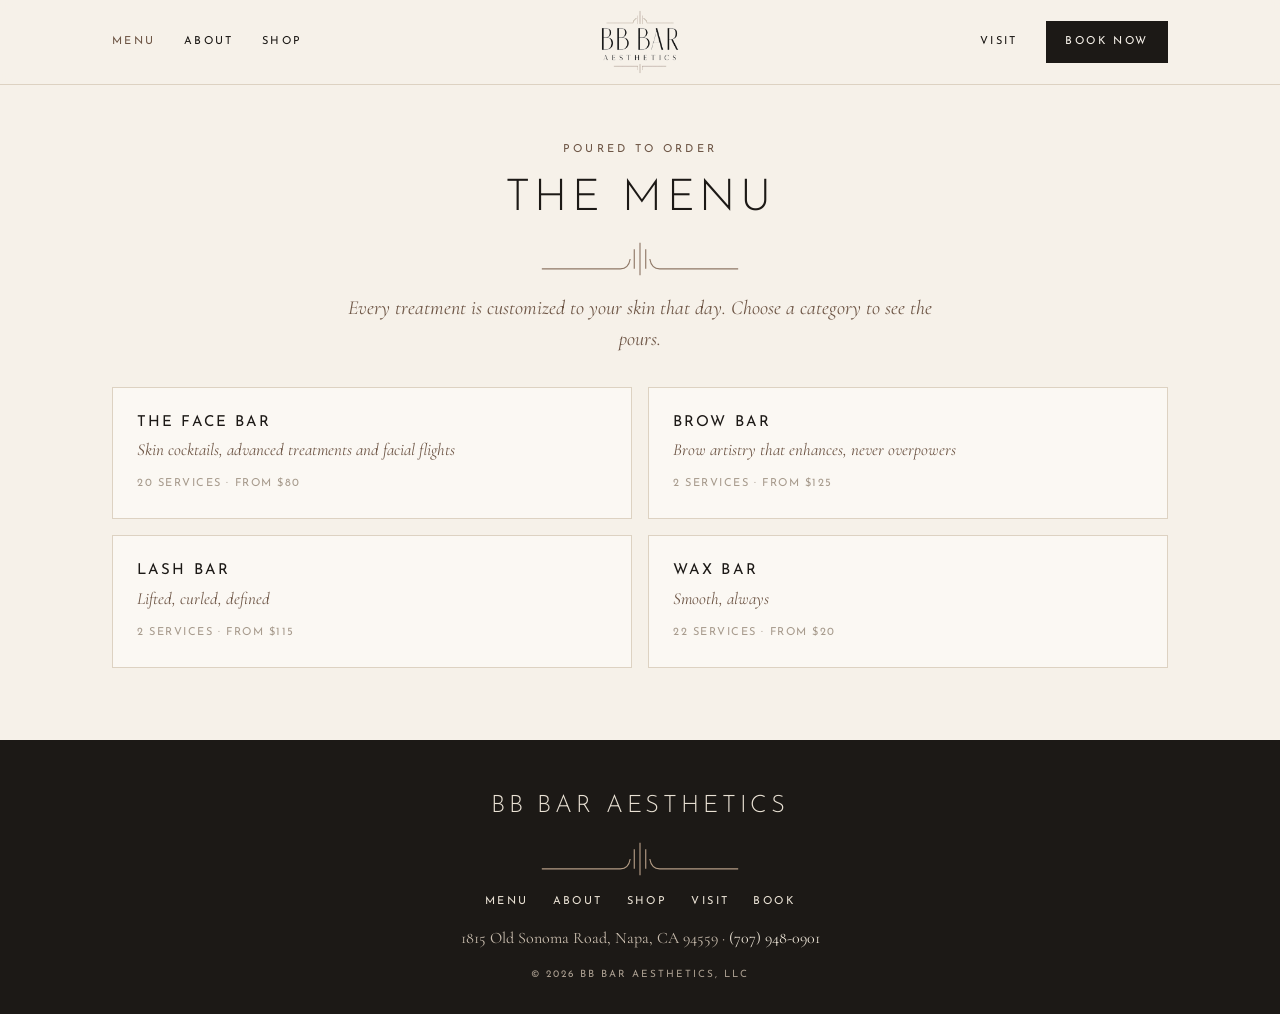
==== menu.html @ 5beb1651 "Unzip site files to repo root so GitHub Pages can serve index.html Co-Authored-By: Claude Opus 5.5 <" ====
<!doctype html>
<html lang="en">
<head>
<meta charset="utf-8">
<meta name="viewport" content="width=device-width, initial-scale=1">
<title>The Menu | BB Bar Aesthetics, Napa CA</title>
<meta name="description" content="Facials, advanced skin treatments, facial flights, brows, lashes and waxing at BB Bar Aesthetics in Napa. See prices and book online.">
<link rel="icon" type="image/png" href="img/favicon.png">
<link rel="apple-touch-icon" href="img/apple-touch-icon.png">
<meta property="og:title" content="The Menu | BB Bar Aesthetics, Napa CA">
<meta property="og:description" content="Facials, advanced skin treatments, facial flights, brows, lashes and waxing at BB Bar Aesthetics in Napa. See prices and book online.">
<meta property="og:image" content="https://bbbaraesthetics.com/img/og.jpg">
<link rel="preconnect" href="https://fonts.googleapis.com">
<link rel="preconnect" href="https://fonts.gstatic.com" crossorigin>
<link href="https://fonts.googleapis.com/css2?family=Josefin+Sans:wght@300;400;600&family=Cormorant+Garamond:ital,wght@0,400;0,500;1,400;1,500&family=Allura&display=swap" rel="stylesheet">
<link rel="stylesheet" href="style.css">
</head>
<body>
<header class="site-header">
<div class="wrap">
<nav class="nav left" aria-label="Primary">
<a href="menu.html" aria-current="page">Menu</a>
<a href="index.html#about">About</a>
<a href="index.html#shop">Shop</a>
</nav>
<a class="logo" href="index.html" aria-label="BB Bar Aesthetics home"><img src="img/logo.png" alt="BB Bar Aesthetics" width="74" height="60"></a>
<div class="header-right">
<nav class="nav" aria-label="Secondary"><a href="index.html#visit">Visit</a></nav>
<a class="btn btn-dark" href="https://bbbar.glossgenius.com/services">Book Now</a>
<button class="menu-toggle" aria-label="Open menu" aria-expanded="false" onclick="var m=document.getElementById('mnav');var o=m.classList.toggle('open');this.setAttribute('aria-expanded',o)"><svg width="22" height="14" viewBox="0 0 22 14" aria-hidden="true"><path d="M0 1h22M0 7h22M0 13h22" stroke="currentColor" stroke-width="1.4"/></svg></button>
</div>
</div>
<nav id="mnav" class="mobile-nav" aria-label="Mobile">
<a href="menu.html">Menu</a><a href="index.html#about">About</a><a href="index.html#shop">Shop</a><a href="index.html#visit">Visit</a><a href="https://bbbar.glossgenius.com/services">Book Now</a>
</nav>
</header>
<main>
<section class="page-head"><div class="wrap stack">
<p class="eyebrow">Poured to Order</p><h1>The Menu</h1><svg class="deco" width="200" height="36" viewBox="0 0 240 44" aria-hidden="true"><g fill="none" stroke="#8F7867" stroke-width="1.4"><path d="M0 34H96Q106 34 108 22"/><path d="M240 34H144Q134 34 132 22"/><path d="M120 2V42"/><path d="M113 10V34"/><path d="M127 10V34"/></g></svg>
<p class="ital" style="font-size:20px;max-width:600px">Every treatment is customized to your skin that day. Choose a category to see the pours.</p>
</div></section>
<div class="wrap">
<div id="grid" class="cat-grid">
<a class="cat-card" href="#face-bar"><h3>The Face Bar</h3><em>Skin cocktails, advanced treatments and facial flights</em><small>20 services &#183; From $80</small></a>
<a class="cat-card" href="#brow-bar"><h3>Brow Bar</h3><em>Brow artistry that enhances, never overpowers</em><small>2 services &#183; From $125</small></a>
<a class="cat-card" href="#lash-bar"><h3>Lash Bar</h3><em>Lifted, curled, defined</em><small>2 services &#183; From $115</small></a>
<a class="cat-card" href="#wax-bar"><h3>Wax Bar</h3><em>Smooth, always</em><small>22 services &#183; From $20</small></a>
</div>
<section id="face-bar" class="cat-view" data-cat>
<a class="back" href="#">&#8592; All categories</a>
<div class="cat-head"><h2>The Face Bar</h2><p class="ital">Skin cocktails, advanced treatments and facial flights</p></div>
<nav class="sub-jump" aria-label="The Face Bar sections"><a href="#skin-cocktails">Skin Cocktails</a><a href="#reserve-list">The Reserve List</a><a href="#quick-pour">Quick Pour</a><a href="#flights">Facial Flights</a><a href="#cellar">The Cellar</a><a href="#garnishes">The Garnishes</a></nav>
<div class="sub" id="skin-cocktails" data-parent="face-bar"><div class="sub-head"><h3>Skin Cocktails</h3><p class="ital">Signature facials</p><p class="note">Every facial includes a skin analysis. Facials 60 minutes and longer include minimal extractions, neck and shoulder massage and facial sculpting. Add a garnish to any facial when you book.</p></div><div class="row"><div><h3>The House Glow</h3><p>Our signature facial and the perfect place to start. Deep cleanse, enzyme exfoliation, extractions as needed, treatment masque, sculpting facial massage and targeted hydration.</p><p class="best">Best for: Maintenance, hydration, texture, glow</p></div><div class="price"><span>75 MIN</span><b>$165</b><a href="https://bbbar.glossgenius.com/services" aria-label="Book The House Glow">Book</a></div></div>
<div class="row"><div><h3>The Reserve</h3><p>Our elevated corrective facial. Advanced exfoliation and corrective treatment paired with peptide-rich hydration and restorative techniques.</p><p class="best">Best for: Aging, dehydration, uneven tone, texture</p></div><div class="price"><span>90 MIN</span><b>$245</b><a href="https://bbbar.glossgenius.com/services" aria-label="Book The Reserve">Book</a></div></div>
<div class="row"><div><h3>The Golden Hour</h3><p>A firming, lifting and luminosity-focused facial. Ideal before an event, or anytime your skin needs its glow back.</p><p class="best">Best for: Dullness, fine lines, firming, special events</p></div><div class="price"><span>75 MIN</span><b>$215</b><a href="https://bbbar.glossgenius.com/services" aria-label="Book The Golden Hour">Book</a></div></div>
<div class="row"><div><h3>Dirty Martini Detox</h3><p>A clarifying facial for congested, breakout-prone or unbalanced skin. Clears pores without stripping the skin.</p><p class="best">Best for: Congestion, blackheads, breakouts, excess oil</p></div><div class="price"><span>60 MIN</span><b>$175</b><a href="https://bbbar.glossgenius.com/services" aria-label="Book Dirty Martini Detox">Book</a></div></div>
<div class="row"><div><h3>Espresso Shot Facial</h3><p>Short on time, not results. Cleansing, a gentle acid glow up and targeted treatment to refresh tired skin.</p><p class="best">Best for: Maintenance, busy schedules, instant refresh</p></div><div class="price"><span>45 MIN</span><b>$115</b><a href="https://bbbar.glossgenius.com/services" aria-label="Book Espresso Shot Facial">Book</a></div></div>
<div class="row"><div><h3>After Hours Corrective Peel</h3><p>Customized professional resurfacing selected for your skin type, goals and tolerance.</p><p class="best">Best for: Pigmentation, acne, texture, fine lines</p></div><div class="price"><span>45 MIN</span><b>From $150</b><a href="https://bbbar.glossgenius.com/services" aria-label="Book After Hours Corrective Peel">Book</a></div></div>
</div>
<div class="sub" id="reserve-list" data-parent="face-bar"><div class="sub-head"><h3>The Reserve List</h3><p class="ital">Advanced skin treatments</p><p class="note">For clients wanting elevated corrective treatments and technology-driven results.</p></div><div class="row"><div><h3>Glacē Glow</h3><p>Diamond-tip resurfacing, deep pore cleansing and professional serum infusion performed simultaneously for instantly smoother, brighter skin.</p></div><div class="price"><span>30 MIN</span><b>$195</b><a href="https://bbbar.glossgenius.com/services" aria-label="Book Glacē Glow">Book</a></div></div>
<div class="row"><div><h3>Glacē Glow Reserve</h3><p>The elevated Glacē Glow experience with additional corrective treatment, masque, hydration and finishing care.</p></div><div class="price"><span>60 MIN</span><b>$275</b><a href="https://bbbar.glossgenius.com/services" aria-label="Book Glacē Glow Reserve">Book</a></div></div>
<div class="row"><div><h3>Oxygen Cocktail</h3><p>An oxygenated exfoliation and revitalizing treatment to brighten and restore dull or tired skin.</p></div><div class="price"><span>50 MIN</span><b>$185</b><a href="https://bbbar.glossgenius.com/services" aria-label="Book Oxygen Cocktail">Book</a></div></div>
<div class="row"><div><h3>Cellar Renewal</h3><p>Corrective resurfacing focused on cellular renewal, texture and tone while protecting the skin barrier.</p></div><div class="price"><span>75 MIN</span><b>$225</b><a href="https://bbbar.glossgenius.com/services" aria-label="Book Cellar Renewal">Book</a></div></div>
<div class="row"><div><h3>Velvet Reserve</h3><p>One of our most comprehensive treatments: advanced exfoliation, corrective serums, restorative hydration and sculpting, chosen for your skin.</p></div><div class="price"><span>90 MIN</span><b>$275</b><a href="https://bbbar.glossgenius.com/services" aria-label="Book Velvet Reserve">Book</a></div></div>
</div>
<div class="sub" id="quick-pour" data-parent="face-bar"><div class="sub-head"><h3>Quick Pour</h3><p class="ital">Express treatments</p><p class="note">Beautiful skin does not always require 90 minutes.</p></div><div class="row"><div><h3>Napa Sip &amp; Reset</h3><p>A quick reset for stressed, dehydrated or travel-weary skin. Cleanse, exfoliate, treat, hydrate. The perfect lunchtime refresh.</p></div><div class="price"><span>30 MIN</span><b>$80</b><a href="https://bbbar.glossgenius.com/services" aria-label="Book Napa Sip &amp; Reset">Book</a></div></div>
<div class="row"><div><h3>Golden Hour Glow</h3><p>A concentrated brightening and hydration treatment for instant luminosity.</p></div><div class="price"><span>45 MIN</span><b>$125</b><a href="https://bbbar.glossgenius.com/services" aria-label="Book Golden Hour Glow">Book</a></div></div>
<div class="row"><div><h3>On the Rocks</h3><p>A cooling, calming treatment for sensitized, irritated or overheated skin.</p></div><div class="price"><span>45 MIN</span><b>$125</b><a href="https://bbbar.glossgenius.com/services" aria-label="Book On the Rocks">Book</a></div></div>
<div class="row"><div><h3>Smooth Finish</h3><p>Dermaplaning with a hydration-focused facial for exceptionally smooth skin and better makeup application.</p></div><div class="price"><span>45 MIN</span><b>$135</b><a href="https://bbbar.glossgenius.com/services" aria-label="Book Smooth Finish">Book</a></div></div>
</div>
<div class="sub" id="flights" data-parent="face-bar"><div class="sub-head"><h3>Facial Flights</h3><p class="ital">Complementary treatments, one appointment</p><p class="note">All flights include skin analysis, neck and shoulder massage, facial sculpting and Celluma red light therapy.</p></div><div class="row"><div><h3>The Glow Flight</h3><p>Exfoliation, oxygen and hydration for instant brightness and smooth, luminous skin.</p></div><div class="price"><span>75 MIN</span><b>$195</b><a href="https://bbbar.glossgenius.com/services" aria-label="Book The Glow Flight">Book</a></div></div>
<div class="row"><div><h3>The Corrective Flight</h3><p>Advanced exfoliation, corrective treatment and targeted infusion for pigmentation, texture and visible signs of aging.</p></div><div class="price"><span>90 MIN</span><b>$265</b><a href="https://bbbar.glossgenius.com/services" aria-label="Book The Corrective Flight">Book</a></div></div>
<div class="row"><div><h3>The Detox Flight</h3><p>Deep cleanse, extractions, clarifying treatment and calming hydration for congested, breakout-prone skin.</p></div><div class="price"><span>75 MIN</span><b>$215</b><a href="https://bbbar.glossgenius.com/services" aria-label="Book The Detox Flight">Book</a></div></div>
<div class="row"><div><h3>Red Carpet Rosé</h3><p>Our special-event flight for maximum glow with minimal downtime. Ideal before weddings, photography and special occasions.</p></div><div class="price"><span>90 MIN</span><b>$275</b><a href="https://bbbar.glossgenius.com/services" aria-label="Book Red Carpet Rosé">Book</a></div></div>
</div>
<div class="sub" id="cellar" data-parent="face-bar"><div class="sub-head"><h3>The Cellar</h3><p class="ital">BB Bar signature collection</p></div><div class="row"><div><h3>The Cellar Signature Experience</h3><p>Let BB Bar curate the experience. A signature treatment combining complementary services in one elevated appointment, with garnishes included as needed.</p></div><div class="price"><span>105 MIN</span><b>$300</b><a href="https://bbbar.glossgenius.com/services" aria-label="Book The Cellar Signature Experience">Book</a></div></div>
</div>
<div class="sub" id="garnishes" data-parent="face-bar"><div class="sub-head"><h3>The Garnishes</h3><p class="ital">Add-ons for any eligible facial</p><p class="note">Garnishes are added to a facial during booking.</p></div><div class="row"><div><h3>Dermaplane</h3></div><div class="price"><span>25 MIN</span><b>$75</b><a href="https://bbbar.glossgenius.com/services" aria-label="Book Dermaplane">Book</a></div></div>
<div class="row"><div><h3>Oxygen Infusion</h3></div><div class="price"><span>15 MIN</span><b>$45</b><a href="https://bbbar.glossgenius.com/services" aria-label="Book Oxygen Infusion">Book</a></div></div>
<div class="row"><div><h3>Eye Treatment</h3></div><div class="price"><span>10 MIN</span><b>$20</b><a href="https://bbbar.glossgenius.com/services" aria-label="Book Eye Treatment">Book</a></div></div>
<div class="row"><div><h3>Lip Treatment</h3></div><div class="price"><span>10 MIN</span><b>$20</b><a href="https://bbbar.glossgenius.com/services" aria-label="Book Lip Treatment">Book</a></div></div>
<div class="row"><div><h3>Scalp Massage</h3></div><div class="price"><span>15 MIN</span><b>$30</b><a href="https://bbbar.glossgenius.com/services" aria-label="Book Scalp Massage">Book</a></div></div>
<div class="row"><div><h3>High Frequency</h3></div><div class="price"><span>15 MIN</span><b>$25</b><a href="https://bbbar.glossgenius.com/services" aria-label="Book High Frequency">Book</a></div></div>
</div>
<div class="cat-foot"><a class="back" href="#">&#8592; All categories</a><a class="btn btn-dark" href="https://bbbar.glossgenius.com/services">Book Face Bar</a></div>
</section>
<section id="brow-bar" class="cat-view" data-cat>
<a class="back" href="#">&#8592; All categories</a>
<div class="cat-head"><h2>Brow Bar</h2><p class="ital">Brow artistry that enhances, never overpowers</p></div>
<div class="sub" id="signature-arch" data-parent="brow-bar"><div class="row"><div><h3>Velvet Brows</h3><p>Brow lamination with customized shaping for fuller, lifted, beautifully groomed brows.</p></div><div class="price"><span>45 MIN</span><b>$125</b><a href="https://bbbar.glossgenius.com/services" aria-label="Book Velvet Brows">Book</a></div></div>
<div class="row"><div><h3>Full Flight Brows</h3><p>Lamination, tint and precision shaping. The complete brow experience.</p></div><div class="price"><span>60 MIN</span><b>$165</b><a href="https://bbbar.glossgenius.com/services" aria-label="Book Full Flight Brows">Book</a></div></div>
</div>
<div class="cat-foot"><a class="back" href="#">&#8592; All categories</a><a class="btn btn-dark" href="https://bbbar.glossgenius.com/services">Book Brow Bar</a></div>
</section>
<section id="lash-bar" class="cat-view" data-cat>
<a class="back" href="#">&#8592; All categories</a>
<div class="cat-head"><h2>Lash Bar</h2><p class="ital">Lifted, curled, defined</p></div>
<div class="sub" id="lash-bar" data-parent="lash-bar"><div class="row"><div><h3>Lash Lift</h3><p>Natural lashes lifted and curled for an effortless, eye-opening effect.</p></div><div class="price"><span>45 MIN</span><b>$115</b><a href="https://bbbar.glossgenius.com/services" aria-label="Book Lash Lift">Book</a></div></div>
<div class="row"><div><h3>Lash Lift + Tint</h3><p>Lift plus custom tint for added definition.</p></div><div class="price"><span>60 MIN</span><b>$135</b><a href="https://bbbar.glossgenius.com/services" aria-label="Book Lash Lift + Tint">Book</a></div></div>
</div>
<div class="cat-foot"><a class="back" href="#">&#8592; All categories</a><a class="btn btn-dark" href="https://bbbar.glossgenius.com/services">Book Lash Bar</a></div>
</section>
<section id="wax-bar" class="cat-view" data-cat>
<a class="back" href="#">&#8592; All categories</a>
<div class="cat-head"><h2>Wax Bar</h2><p class="ital">Smooth, always</p></div>
<nav class="sub-jump" aria-label="Wax Bar sections"><a href="#waxing">Waxing &amp; Tinting</a><a href="#wax-enhance">Wax &amp; Enhance</a></nav>
<div class="sub" id="waxing" data-parent="wax-bar"><div class="sub-head"><h3>Waxing &amp; Tinting</h3><p class="ital">Smooth, always</p></div><div class="row"><div><h3>Signature Brow Shaping</h3></div><div class="price"><span>15 MIN</span><b>$35</b><a href="https://bbbar.glossgenius.com/services" aria-label="Book Signature Brow Shaping">Book</a></div></div>
<div class="row"><div><h3>Brow Tint</h3></div><div class="price"><span>15 MIN</span><b>$35</b><a href="https://bbbar.glossgenius.com/services" aria-label="Book Brow Tint">Book</a></div></div>
<div class="row"><div><h3>Lash Tint</h3></div><div class="price"><span>15 MIN</span><b>$35</b><a href="https://bbbar.glossgenius.com/services" aria-label="Book Lash Tint">Book</a></div></div>
<div class="row"><div><h3>Lip</h3></div><div class="price"><span>10 MIN</span><b>$20</b><a href="https://bbbar.glossgenius.com/services" aria-label="Book Lip">Book</a></div></div>
<div class="row"><div><h3>Chin</h3></div><div class="price"><span>10 MIN</span><b>$25</b><a href="https://bbbar.glossgenius.com/services" aria-label="Book Chin">Book</a></div></div>
<div class="row"><div><h3>Ear</h3></div><div class="price"><span>10 MIN</span><b>$25</b><a href="https://bbbar.glossgenius.com/services" aria-label="Book Ear">Book</a></div></div>
<div class="row"><div><h3>Nostrils</h3></div><div class="price"><span>10 MIN</span><b>$25</b><a href="https://bbbar.glossgenius.com/services" aria-label="Book Nostrils">Book</a></div></div>
<div class="row"><div><h3>Underarm</h3></div><div class="price"><span>15 MIN</span><b>$35</b><a href="https://bbbar.glossgenius.com/services" aria-label="Book Underarm">Book</a></div></div>
<div class="row"><div><h3>Half Arm</h3></div><div class="price"><span>15 MIN</span><b>$45</b><a href="https://bbbar.glossgenius.com/services" aria-label="Book Half Arm">Book</a></div></div>
<div class="row"><div><h3>Full Arm</h3></div><div class="price"><span>30 MIN</span><b>From $70</b><a href="https://bbbar.glossgenius.com/services" aria-label="Book Full Arm">Book</a></div></div>
<div class="row"><div><h3>Half Leg</h3></div><div class="price"><span>30 MIN</span><b>$60</b><a href="https://bbbar.glossgenius.com/services" aria-label="Book Half Leg">Book</a></div></div>
<div class="row"><div><h3>Full Leg</h3></div><div class="price"><span>45 MIN</span><b>$100</b><a href="https://bbbar.glossgenius.com/services" aria-label="Book Full Leg">Book</a></div></div>
<div class="row"><div><h3>Bikini</h3></div><div class="price"><span>20 MIN</span><b>From $55</b><a href="https://bbbar.glossgenius.com/services" aria-label="Book Bikini">Book</a></div></div>
<div class="row"><div><h3>Brazilian</h3></div><div class="price"><span>45 MIN</span><b>From $105</b><a href="https://bbbar.glossgenius.com/services" aria-label="Book Brazilian">Book</a></div></div>
<div class="row"><div><h3>Back</h3></div><div class="price"><span>30 MIN</span><b>From $75</b><a href="https://bbbar.glossgenius.com/services" aria-label="Book Back">Book</a></div></div>
</div>
<div class="sub" id="wax-enhance" data-parent="wax-bar"><div class="sub-head"><h3>Wax &amp; Enhance</h3><p class="ital">Pair and save</p></div><div class="row"><div><h3>Brow + Lip Wax</h3></div><div class="price"><span>15 MIN</span><b>$50</b><a href="https://bbbar.glossgenius.com/services" aria-label="Book Brow + Lip Wax">Book</a></div></div>
<div class="row"><div><h3>Brow Wax + Tint</h3></div><div class="price"><span>20 MIN</span><b>$55</b><a href="https://bbbar.glossgenius.com/services" aria-label="Book Brow Wax + Tint">Book</a></div></div>
<div class="row"><div><h3>Brow Wax + Brow Tint + Lash Tint</h3></div><div class="price"><span>30 MIN</span><b>$80</b><a href="https://bbbar.glossgenius.com/services" aria-label="Book Brow Wax + Brow Tint + Lash Tint">Book</a></div></div>
<div class="row"><div><h3>Brow Wax + Lip Wax + Brow Tint + Lash Tint</h3></div><div class="price"><span>30 MIN</span><b>$90</b><a href="https://bbbar.glossgenius.com/services" aria-label="Book Brow Wax + Lip Wax + Brow Tint + Lash Tint">Book</a></div></div>
<div class="row"><div><h3>Brow Wax + Brow Tint + Lip Wax</h3></div><div class="price"><span>30 MIN</span><b>$75</b><a href="https://bbbar.glossgenius.com/services" aria-label="Book Brow Wax + Brow Tint + Lip Wax">Book</a></div></div>
<div class="row"><div><h3>Full Face Wax</h3></div><div class="price"><span>30 MIN</span><b>$80</b><a href="https://bbbar.glossgenius.com/services" aria-label="Book Full Face Wax">Book</a></div></div>
<div class="row"><div><h3>Full Flight: Full Face Wax + Lash Tint + Brow Tint</h3></div><div class="price"><span>45 MIN</span><b>$150</b><a href="https://bbbar.glossgenius.com/services" aria-label="Book Full Flight: Full Face Wax + Lash Tint + Brow Tint">Book</a></div></div>
</div>
<div class="cat-foot"><a class="back" href="#">&#8592; All categories</a><a class="btn btn-dark" href="https://bbbar.glossgenius.com/services">Book Wax Bar</a></div>
</section>
</div>
</main>
<script>
(function(){
  var grid=document.getElementById('grid'), views=document.querySelectorAll('[data-cat]');
  function show(){
    var id=location.hash.slice(1), el=id&&document.getElementById(id), cat=id, hit=false;
    if(el&&el.dataset.parent) cat=el.dataset.parent;
    views.forEach(function(v){var on=v.id===cat;v.hidden=!on;if(on)hit=true;});
    grid.hidden=hit;
    if(hit){el.scrollIntoView();}else if(!id){window.scrollTo(0,0);}
  }
  window.addEventListener('hashchange',show); show();
})();
</script>
<footer class="site-footer">
<div class="wrap">
<p class="foot-name">BB BAR AESTHETICS</p>
<svg class="deco" width="200" height="36" viewBox="0 0 240 44" aria-hidden="true"><g fill="none" stroke="#B49C85" stroke-width="1.4"><path d="M0 34H96Q106 34 108 22"/><path d="M240 34H144Q134 34 132 22"/><path d="M120 2V42"/><path d="M113 10V34"/><path d="M127 10V34"/></g></svg>
<nav class="foot-nav" aria-label="Footer">
<a href="menu.html">Menu</a><a href="index.html#about">About</a><a href="index.html#shop">Shop</a><a href="index.html#visit">Visit</a><a href="https://bbbar.glossgenius.com/services">Book</a>
</nav>
<p style="font-size:16px;color:#C9BDAE">1815 Old Sonoma Road, Napa, CA 94559 &#183; <a href="tel:+17079480901">(707) 948-0901</a></p>
<p class="foot-small">&#169; <span id="yr">2026</span> BB BAR AESTHETICS, LLC</p>
</div>
</footer>
<script>document.getElementById('yr').textContent=new Date().getFullYear()</script>
</body>
</html>
---- style.css ----
:root{
  --ivory:#F6F1E9; --sand:#F0E8DB; --sand2:#E6DCCD; --line:#DDD2C2;
  --taupe:#A89C8E; --bronze:#8F7867; --deep:#6E5646; --ink:#1C1916; --text:#3A322B;
  --sans:'Josefin Sans',system-ui,sans-serif; --serif:'Cormorant Garamond',Georgia,serif;
}
*{box-sizing:border-box}
[hidden]{display:none!important}
html{scroll-behavior:smooth}
body{margin:0;background:var(--ivory);color:var(--ink);font-family:var(--serif);font-size:18px;line-height:1.55;-webkit-font-smoothing:antialiased}
img{max-width:100%;display:block}
a{color:var(--deep)}
a:hover{color:var(--ink)}
.wrap{max-width:1120px;margin:0 auto;padding:0 32px}
.eyebrow{margin:0;font-family:var(--sans);font-size:11px;letter-spacing:.3em;text-transform:uppercase;color:var(--deep)}
h1,h2,h3{font-family:var(--sans);font-weight:300;text-transform:uppercase;margin:0;line-height:1.15}
h1{font-size:44px;letter-spacing:.1em}
h2{font-size:30px;letter-spacing:.1em}
h3{font-size:15px;font-weight:400;letter-spacing:.14em}
p{margin:0}
.lead{font-size:20px;color:var(--text)}
.ital{font-style:italic;color:var(--deep)}
.rule{width:56px;height:1px;background:var(--bronze)}
.deco{display:block}

/* buttons */
.btn{display:inline-block;font-family:var(--sans);font-size:11px;letter-spacing:.24em;text-transform:uppercase;text-decoration:none;padding:14px 24px;border:1px solid var(--ink);transition:background .2s,color .2s}
.btn-dark{background:var(--ink);color:var(--ivory)!important}
.btn-dark:hover{background:var(--text)}
.btn-line{color:var(--ink)!important}
.btn-line:hover{background:var(--ink);color:var(--ivory)!important}
.btns{display:flex;gap:12px;flex-wrap:wrap}

/* header */
.site-header{position:sticky;top:0;z-index:20;background:rgba(246,241,233,.96);backdrop-filter:blur(6px);border-bottom:1px solid var(--line)}
.site-header .wrap{display:grid;grid-template-columns:1fr auto 1fr;align-items:center;gap:20px;padding-top:10px;padding-bottom:10px}
.nav{display:flex;gap:28px;font-family:var(--sans);font-size:11px;letter-spacing:.22em;text-transform:uppercase}
.nav a{color:var(--ink);text-decoration:none}
.nav a:hover,.nav a[aria-current]{color:var(--deep)}
.logo img{height:64px;width:auto}
.header-right{display:flex;justify-content:flex-end;align-items:center;gap:28px}
.header-right .btn{padding:11px 18px}
.menu-toggle{display:none;background:none;border:0;padding:6px;cursor:pointer;color:var(--ink)}
.mobile-nav{display:none}

/* hero */
.hero{background:var(--sand);border-bottom:1px solid var(--line)}
.hero .wrap{display:grid;grid-template-columns:1.1fr .9fr;gap:56px;align-items:center;padding-top:48px;padding-bottom:48px}
.hero-copy{display:flex;flex-direction:column;gap:18px}
.hero-img{max-width:400px;justify-self:end;width:100%;height:auto}
.plate{width:100%;height:auto}

/* category strip */
.cats{border-bottom:1px solid var(--line)}
.cats .wrap{display:grid;grid-template-columns:repeat(4,1fr)}
.cat{display:flex;flex-direction:column;align-items:center;gap:8px;padding:28px 12px;text-align:center;text-decoration:none;color:var(--ink);border-right:1px solid var(--line)}
.cat:last-child{border-right:0}
.cat:hover{background:#FBF8F3}
.cat span{font-family:var(--sans);font-size:11px;letter-spacing:.24em;text-transform:uppercase}
.cat em{font-size:16px;color:var(--deep)}

/* sections */
.section{padding:72px 0}
.split{display:grid;grid-template-columns:1fr 1fr;gap:56px;align-items:center}
.stack{display:flex;flex-direction:column;gap:16px}
.frame{border:1px solid var(--bronze);padding:10px}
.frame img{width:100%;height:380px;object-fit:cover}
.arch{border:1px solid var(--bronze);border-radius:220px 220px 0 0;padding:10px}
.arch img{width:100%;height:360px;object-fit:cover;border-radius:210px 210px 0 0}
.signoff{font-family:'Allura',cursive;font-size:34px;color:var(--deep)}
.alt{background:#FBF8F3;border-top:1px solid var(--line);border-bottom:1px solid var(--line)}
.center{text-align:center;align-items:center}

/* favorites */
.favs{display:grid;grid-template-columns:repeat(3,1fr);gap:24px;margin-top:36px}
.card{display:flex;flex-direction:column;background:var(--ivory);border:1px solid var(--line)}
.card img{width:100%;height:auto;border-bottom:1px solid var(--line)}
.card .body{padding:20px 20px 22px;display:flex;flex-direction:column;gap:8px;flex:1}
.card p.desc{font-size:17px;color:var(--text);flex:1}
.meta{display:flex;justify-content:space-between;align-items:center;padding-top:10px;border-top:1px solid var(--line);font-family:var(--sans);font-size:12px;letter-spacing:.14em}
.meta a{font-size:11px;letter-spacing:.22em;text-transform:uppercase}

/* double frame band */
.band{border:1px solid var(--bronze);padding:8px}
.band-inner{border:1px solid var(--line);display:grid;grid-template-columns:1.2fr .8fr}
.band-inner .stack{padding:44px 40px;justify-content:center}
.band-inner img{width:100%;height:100%;object-fit:cover;background:#F0E8DB}

/* footer */
.site-footer{background:var(--ink);color:#E9E1D4;padding:48px 0 32px}
.site-footer .wrap{display:flex;flex-direction:column;align-items:center;gap:16px;text-align:center}
.site-footer a{color:#E9E1D4;text-decoration:none}
.site-footer a:hover{color:#fff}
.foot-name{font-family:var(--sans);font-weight:300;font-size:24px;letter-spacing:.16em}
.foot-nav{display:flex;gap:24px;flex-wrap:wrap;justify-content:center;font-family:var(--sans);font-size:11px;letter-spacing:.22em;text-transform:uppercase}
.foot-small{font-family:var(--sans);font-size:10px;letter-spacing:.2em;color:#A99D8F}

/* menu page */
.page-head{padding:56px 0 32px;text-align:center}
.page-head .stack{align-items:center}
.cat-grid{display:grid;grid-template-columns:repeat(2,1fr);gap:16px;padding-bottom:72px}
.cat-card{display:flex;flex-direction:column;gap:6px;padding:26px 24px;background:#FBF8F3;border:1px solid var(--line);text-decoration:none;color:var(--ink);transition:border-color .2s,background .2s}
.cat-card:hover{border-color:var(--ink);background:#fff}
.cat-card h3{font-size:15px}
.cat-card em{font-size:17px;color:var(--deep)}
.cat-card small{font-family:var(--sans);font-size:11px;letter-spacing:.14em;color:var(--taupe);text-transform:uppercase;margin-top:6px}
.cat-view{padding:8px 0 72px;scroll-margin-top:96px}
.back{display:inline-flex;align-items:center;gap:8px;font-family:var(--sans);font-size:11px;letter-spacing:.22em;text-transform:uppercase;text-decoration:none;color:var(--deep);background:none;border:0;cursor:pointer;padding:0}
.cat-head{border-top:1px solid var(--bronze);margin-top:20px;padding-top:28px;text-align:center;display:flex;flex-direction:column;gap:6px;align-items:center}
.cat-head p.note{font-size:16px;color:var(--text);max-width:640px;margin-top:6px}
.row{display:grid;grid-template-columns:1fr auto;gap:6px 28px;padding:16px 0;border-bottom:1px solid #E8DFD2}
.row h3{font-size:14px}
.row p{font-size:16.5px;color:var(--text);max-width:640px;margin-top:4px}
.row .best{font-style:italic;color:var(--deep);font-size:15.5px}
.row .price{display:flex;align-items:baseline;gap:18px;font-family:var(--sans);font-size:12px;letter-spacing:.12em;white-space:nowrap}
.row .price b{font-weight:600}
.row .price a{font-size:10.5px;letter-spacing:.22em;text-transform:uppercase;text-decoration:none;border-bottom:1px solid var(--bronze)}
.cat-foot{display:flex;justify-content:space-between;align-items:center;gap:16px;flex-wrap:wrap;padding-top:28px}

.sub-jump{display:flex;flex-wrap:wrap;justify-content:center;gap:8px;margin:20px 0 4px;font-family:var(--sans);font-size:10.5px;letter-spacing:.2em;text-transform:uppercase}
.sub-jump a{text-decoration:none;color:var(--ink);border:1px solid var(--line);background:#FBF8F3;padding:9px 13px}
.sub-jump a:hover{border-color:var(--ink)}
.sub{scroll-margin-top:96px}
.sub-head{margin-top:36px;padding-bottom:10px;border-bottom:1px solid var(--bronze);display:flex;flex-direction:column;gap:2px}
.sub-head h3{font-size:17px;letter-spacing:.16em}
.sub-head .note{font-size:16px;color:var(--text);margin-top:4px;max-width:720px}
.cat-view>.note,.sub>.note{font-size:16px;color:var(--text);margin:14px auto 0;max-width:640px}
@media (max-width:860px){
  .wrap{padding:0 18px}
  h1{font-size:34px}
  h2{font-size:24px}
  .site-header .wrap{grid-template-columns:1fr auto}
  .nav.left,.header-right .nav{display:none}
  .logo img{height:48px}
  .menu-toggle{display:block}
  .header-right{gap:10px}
  .mobile-nav.open{display:flex;flex-direction:column;gap:14px;padding:16px 18px 20px;border-top:1px solid var(--line);font-family:var(--sans);font-size:12px;letter-spacing:.22em;text-transform:uppercase}
  .mobile-nav a{color:var(--ink);text-decoration:none}
  .hero .wrap,.split,.band-inner{grid-template-columns:1fr}
  .hero .wrap{gap:28px;padding-top:32px;padding-bottom:36px}
  .hero-img{justify-self:center;max-width:280px}
  .cats .wrap{grid-template-columns:repeat(2,1fr);padding:0}
  .cat:nth-child(2){border-right:0}
  .cat:nth-child(-n+2){border-bottom:1px solid var(--line)}
  .section{padding:52px 0}
  .favs,.cat-grid{grid-template-columns:1fr}
  .frame img,.arch img{height:300px}
  .band-inner .stack{padding:32px 24px}
  .row{grid-template-columns:1fr}
}
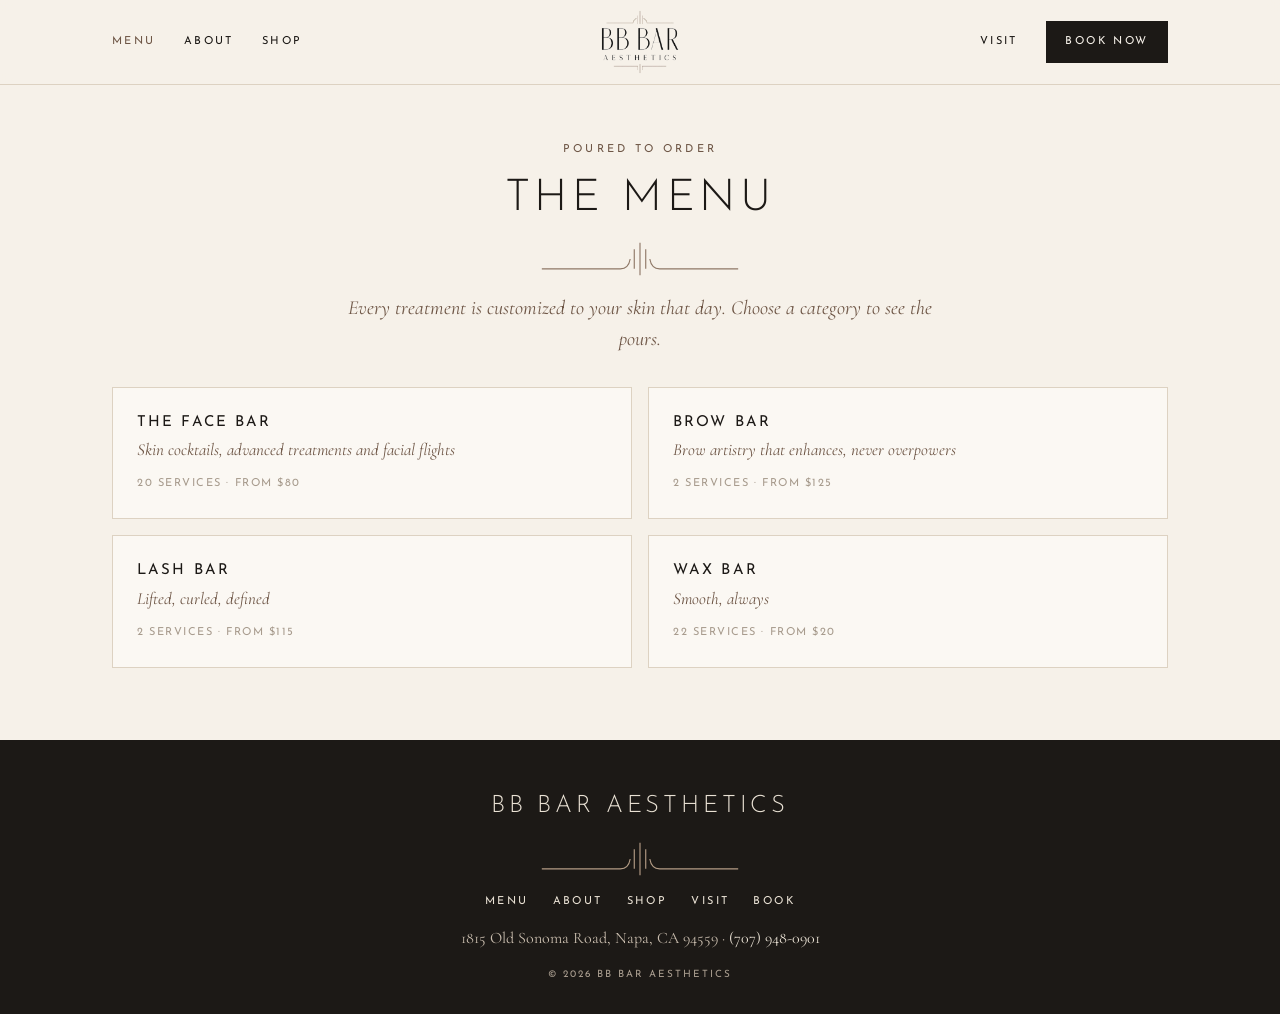
==== commit 8247dac9: "Remove LLC from business name in footer Co-Authored-By: Claude Opus 5.5 <noreply@anthropic.com>" ====
--- a/menu.html
+++ b/menu.html
@@ -153,7 +153,7 @@
 <a href="menu.html">Menu</a><a href="index.html#about">About</a><a href="index.html#shop">Shop</a><a href="index.html#visit">Visit</a><a href="https://bbbar.glossgenius.com/services">Book</a>
 </nav>
 <p style="font-size:16px;color:#C9BDAE">1815 Old Sonoma Road, Napa, CA 94559 &#183; <a href="tel:+17079480901">(707) 948-0901</a></p>
-<p class="foot-small">&#169; <span id="yr">2026</span> BB BAR AESTHETICS, LLC</p>
+<p class="foot-small">&#169; <span id="yr">2026</span> BB BAR AESTHETICS</p>
 </div>
 </footer>
 <script>document.getElementById('yr').textContent=new Date().getFullYear()</script>
